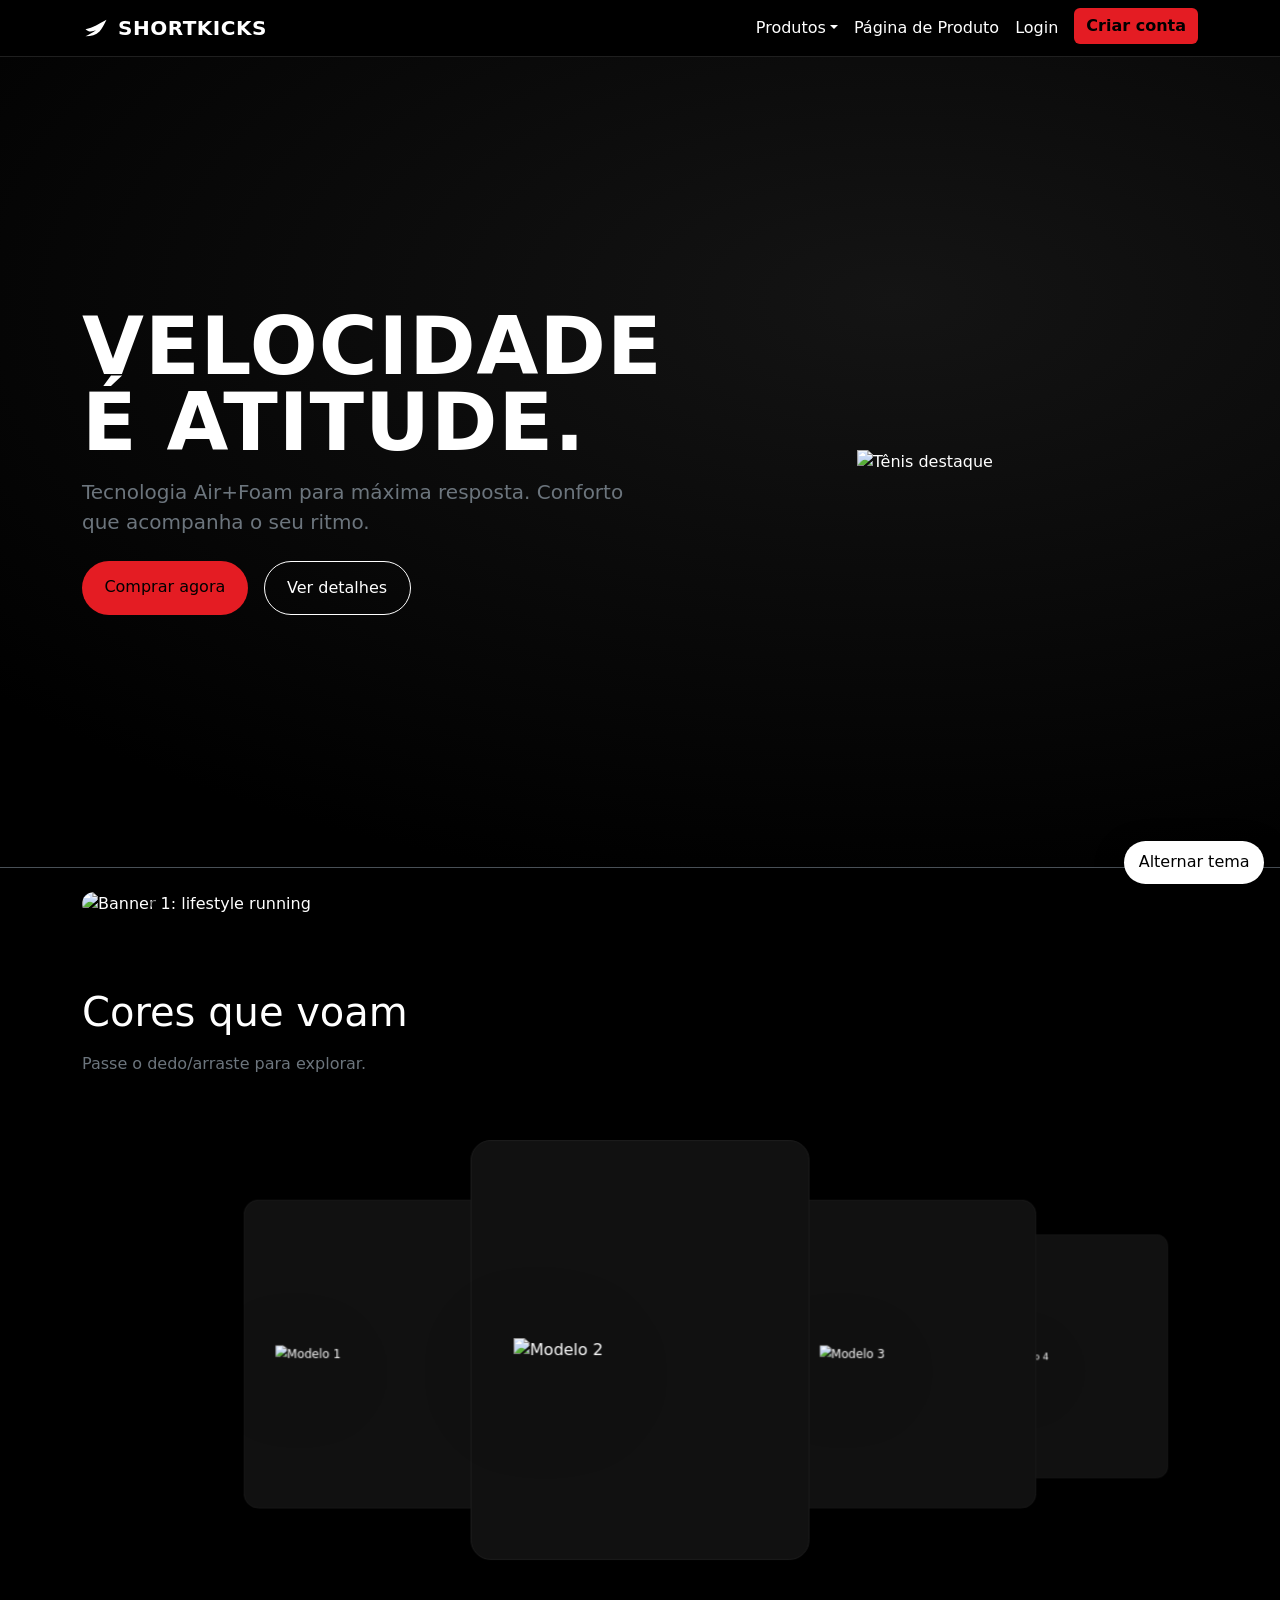
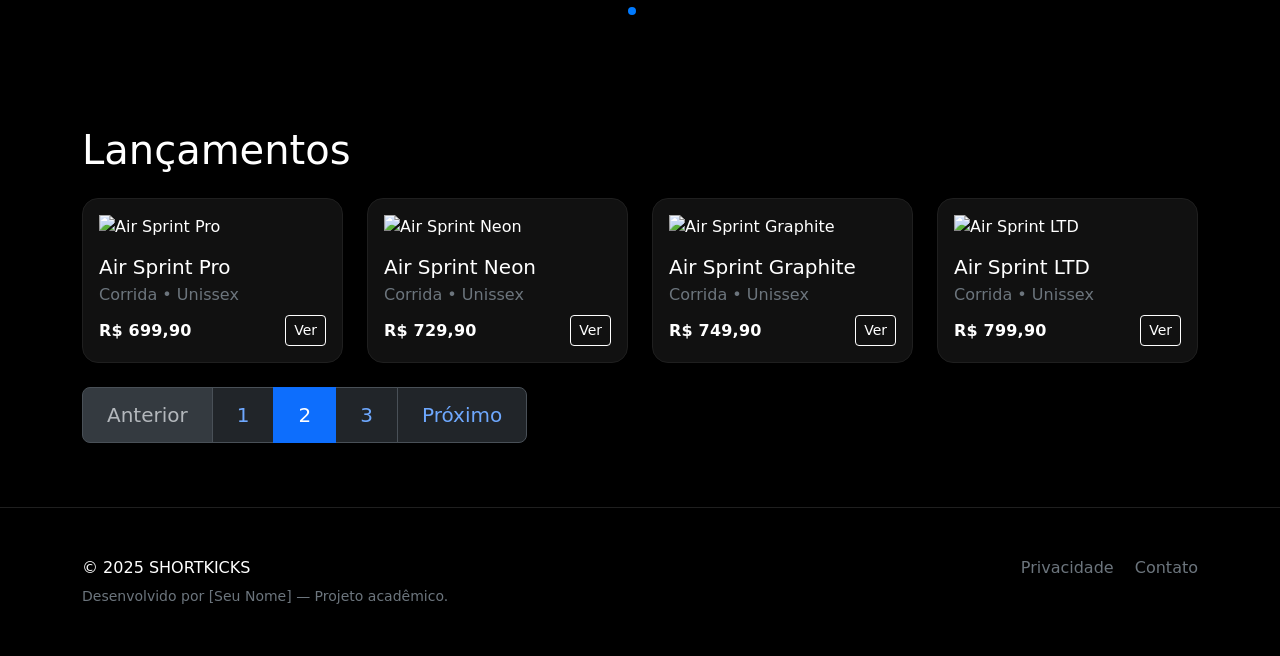
==== index.html @ edfce1bf "Primeiro commit" ====
<!doctype html>
<html lang="pt-br" data-bs-theme="dark">
<head>
  <meta charset="utf-8" />
  <meta name="viewport" content="width=device-width, initial-scale=1" />
  <title>SHORTKICKS — E-commerce Estilo Nike</title>

  <!-- Bootstrap 5 -->
  <link href="https://cdn.jsdelivr.net/npm/bootstrap@5.3.3/dist/css/bootstrap.min.css" rel="stylesheet">

  <!-- Swiper (carrossel moderno) -->
  <link rel="stylesheet" href="https://cdn.jsdelivr.net/npm/swiper@11/swiper-bundle.min.css"/>

  <style>
    /* =========================
       Temas (dark / light)
    ==========================*/
    :root,
    [data-bs-theme="dark"] {
      --bg: #000;
      --bg-soft: #111;
      --txt: #fff;
      --muted: #bdbdbd;
      --accent: #e41c23;
      --border: #1f1f1f;
      --shadow: rgba(0,0,0,.4);
    }
    [data-bs-theme="light"] {
      --bg: #fff;
      --bg-soft: #f7f7f9;
      --txt: #111;
      --muted: #6c757d;
      --accent: #e41c23;
      --border: #e5e7eb;
      --shadow: rgba(0,0,0,.08);
    }

    html, body { background: var(--bg); color: var(--txt); }
    img { max-width: 100%; height: auto; }

    /* =========================
       Navbar + Dropdown (tema adaptativo)
    ==========================*/
    .navbar { background-color: var(--bg) !important; border-color: var(--border) !important; }
    .navbar,
    .navbar .nav-link,
    .navbar .navbar-brand { color: var(--txt); }
    .navbar .nav-link:hover { color: #fff; }
    .navbar .navbar-brand { font-weight: 800; letter-spacing: .5px; text-transform: uppercase; }

    /* Toggler visível nos dois temas */
    [data-bs-theme="dark"] .navbar-toggler-icon {
      background-image: url("data:image/svg+xml,%3csvg xmlns='http://www.w3.org/2000/svg' width='30' height='30' viewBox='0 0 30 30'%3e%3cpath stroke='rgba(255,255,255,0.85)' stroke-width='2' stroke-linecap='round' d='M4 7h22M4 15h22M4 23h22'/%3e%3c/svg%3e") !important;
    }
    [data-bs-theme="light"] .navbar-toggler-icon {
      background-image: url("data:image/svg+xml,%3csvg xmlns='http://www.w3.org/2000/svg' width='30' height='30' viewBox='0 0 30 30'%3e%3cpath stroke='rgba(0,0,0,0.75)' stroke-width='2' stroke-linecap='round' d='M4 7h22M4 15h22M4 23h22'/%3e%3c/svg%3e") !important;
    }

    /* Dropdown base (sem -dark fixo) */
    .dropdown-menu {
      background: var(--bg-soft);
      color: var(--txt);
      border-color: var(--border);
      box-shadow: 0 12px 32px var(--shadow);
    }
    .dropdown-item { color: var(--txt); }
    .dropdown-item:hover { background: rgba(127,127,127,.12); color: #fff; }

    /* Submenu */
    .dropdown-submenu { position: relative; }
    .dropdown-submenu > .dropdown-menu { top: 0; left: 100%; margin-left: .1rem; }

    /* =========================
       Botões
    ==========================*/
    .btn-accent { background: var(--accent); color: #000; border: none; }
    .btn-accent:hover { transform: translateY(-2px); box-shadow: 0 8px 24px rgba(228,28,35,.35); }

    /* Outline que se adapta ao tema */
    .btn-outline-contrast {
      background: transparent; color: var(--txt);
      border: 1px solid currentColor;
    }
    .btn-outline-contrast:hover { background: rgba(127,127,127,.12); color: #fff; }

    /* =========================
       Hero
    ==========================*/
    .hero {
      min-height: 90dvh; display: grid; place-items: center;
      background: radial-gradient(1200px 600px at 70% 30%, #141414, #000);
      overflow: hidden;
    }
    [data-bs-theme="light"] .hero{
      background: radial-gradient(1200px 600px at 70% 30%, #f4f5f7, #ffffff);
    }
    .hero .display-1 { font-weight: 900; letter-spacing: 1px; text-transform: uppercase; line-height: .95; }
    .hero-cta .btn { padding: .9rem 1.4rem; border-radius: 999px; transition: transform .2s ease, box-shadow .2s ease; }

    /* =========================
       Cards de produto
    ==========================*/
    .product-card {
      background: var(--bg-soft);
      border: 1px solid var(--border);
      border-radius: 16px;
      overflow: hidden;
      transition: transform .2s ease, box-shadow .2s ease, border-color .2s ease;
      height: 100%;
    }
    .product-card:hover {
      transform: translateY(-4px);
      box-shadow: 0 12px 32px var(--shadow);
      border-color: rgba(127,127,127,.25);
    }
    .product-card img { transition: transform .35s ease; }
    .product-card:hover img { transform: scale(1.04) rotate(-.5deg); }
    .price { font-weight: 800; letter-spacing: .2px; }

    /* =========================
       Swiper (coverflow 3D)
    ==========================*/
    .swiper { width: 100%; padding: 40px 0 70px 0; }
    .swiper-slide {
      background: var(--bg-soft);
      border-radius: 20px;
      display: flex; align-items: center; justify-content: center;
      height: 420px; border: 1px solid var(--border);
    }
    .swiper-slide img {
      width: 75%; height: auto; object-fit: contain;
      filter: drop-shadow(0 24px 48px rgba(0,0,0,.6));
      transition: transform .3s ease;
    }
    .swiper-slide:hover img { transform: translateY(-6px); }

    /* =========================
       Carousel Bootstrap (banners)
    ==========================*/
    .carousel-caption { text-shadow: 0 6px 16px rgba(0,0,0,.45); }

    /* =========================
       Rodapé
    ==========================*/
    footer { background: var(--bg); border-top: 1px solid var(--border); }

    /* =========================
       Toggle de tema
    ==========================*/
    .theme-toggle {
      position: fixed; right: 16px; bottom: 16px; z-index: 1040;
      background: #fff; color: #000; border-radius: 999px; padding: .6rem .9rem;
      cursor: pointer; user-select: none;
      box-shadow: 0 10px 30px rgba(0,0,0,.35);
    }
    [data-bs-theme="dark"] .theme-toggle { background: #fff; color: #000; }
    [data-bs-theme="light"] .theme-toggle { background: #000; color: #fff; }

    /* Acessibilidade / reduz animação */
    @media (prefers-reduced-motion: reduce) {
      * { animation: none !important; transition: none !important; }
    }
  </style>
</head>
<body>

  <!-- NAVBAR -->
  <nav class="navbar navbar-expand-lg sticky-top border-bottom">
    <div class="container">
      <a class="navbar-brand d-flex align-items-center gap-2" href="index.html" aria-label="SHORTKICKS - ir para a página inicial">
        <!-- Logo SVG inline (sempre visível nos dois temas) -->
        <svg width="28" height="28" viewBox="0 0 24 24" fill="currentColor" role="img" aria-hidden="true"><path d="M3 13c7-1 10-4 18-8-2 4-4 8-6 10-3 3-7 4-12 4 3-1 6-3 9-5-3 1-6 2-9-1z"/></svg>
        <span>SHORTKICKS</span>
      </a>

      <button class="navbar-toggler border-0" type="button" data-bs-toggle="collapse" data-bs-target="#navMain" aria-controls="navMain" aria-expanded="false" aria-label="Alternar navegação">
        <span class="navbar-toggler-icon"></span>
      </button>

      <div class="collapse navbar-collapse" id="navMain">
        <ul class="navbar-nav ms-auto mb-2 mb-lg-0">
          <!-- Dropdown multinível -->
          <li class="nav-item dropdown">
            <a class="nav-link dropdown-toggle" href="#" data-bs-toggle="dropdown" aria-expanded="false">Produtos</a>
            <ul class="dropdown-menu">
              <li><a class="dropdown-item" href="#">Lançamentos</a></li>
              <li><a class="dropdown-item" href="#">Mais vendidos</a></li>
              <li class="dropdown-submenu">
                <a class="dropdown-item dropdown-toggle" href="#">Categorias</a>
                <ul class="dropdown-menu">
                  <li><a class="dropdown-item" href="#">Corrida</a></li>
                  <li><a class="dropdown-item" href="#">Casual</a></li>
                  <li><a class="dropdown-item" href="#">Basquete</a></li>
                </ul>
              </li>
            </ul>
          </li>

          <li class="nav-item"><a class="nav-link" href="#produto">Página de Produto</a></li>
          <li class="nav-item"><a class="nav-link" href="#" data-bs-toggle="modal" data-bs-target="#authModal">Login</a></li>
          <li class="nav-item ms-lg-2">
            <a class="btn btn-accent fw-semibold" href="#" data-bs-toggle="modal" data-bs-target="#authModal">Criar conta</a>
          </li>
        </ul>
      </div>
    </div>
  </nav>

  <!-- HERO -->
  <header class="hero">
    <div class="container">
      <div class="row align-items-center g-4">
        <div class="col-12 col-lg-6 order-2 order-lg-1">
          <h1 class="display-1 mb-3">Velocidade<br>é atitude.</h1>
          <p class="lead text-secondary mb-4">Tecnologia Air+Foam para máxima resposta. Conforto que acompanha o seu ritmo.</p>
          <div class="hero-cta d-flex gap-3">
            <a class="btn btn-accent" href="#swiperShow">Comprar agora</a>
            <a class="btn btn-outline-contrast" href="#produto">Ver detalhes</a>
          </div>
        </div>
        <div class="col-12 col-lg-6 order-1 order-lg-2 text-center">
          <!-- PNG transparente (tênis) -->
          <img src="https://pngimg.com/uploads/running_shoes/running_shoes_PNG5827.png" alt="Tênis destaque" class="img-fluid" loading="lazy">
        </div>
      </div>
    </div>
  </header>

  <!-- CAROUSEL BOOTSTRAP (banners) -->
  <section class="py-4 border-top" aria-label="Banners promocionais">
    <div id="promoCarousel" class="carousel slide container" data-bs-ride="carousel">
      <div class="carousel-inner rounded-4 overflow-hidden">
        <div class="carousel-item active">
          <img src="https://images.unsplash.com/photo-1542291026-7eec264c27ff?q=80&w=1600&auto=format&fit=crop" class="d-block w-100" alt="Banner 1: lifestyle running">
          <div class="carousel-caption text-start">
            <h5>Linha Performance</h5><p>Leveza e resposta para qualquer distância.</p>
          </div>
        </div>
        <div class="carousel-item">
          <img src="https://images.unsplash.com/photo-1525966222134-fcfa99b8ae77?q=80&w=1600&auto=format&fit=crop" class="d-block w-100" alt="Banner 2: foco no detalhe do tênis">
          <div class="carousel-caption">
            <h5>Drop limitado</h5><p>Cores exclusivas semanalmente.</p>
          </div>
        </div>
        <div class="carousel-item">
          <img src="https://images.unsplash.com/photo-1519741497674-611481863552?q=80&w=1600&auto=format&fit=crop" class="d-block w-100" alt="Banner 3: treino e energia">
          <div class="carousel-caption text-end">
            <h5>Treine forte</h5><p>Amortecimento e tração onde você precisa.</p>
          </div>
        </div>
      </div>

      <button class="carousel-control-prev" type="button" data-bs-target="#promoCarousel" data-bs-slide="prev" aria-label="Anterior">
        <span class="carousel-control-prev-icon" aria-hidden="true"></span>
      </button>
      <button class="carousel-control-next" type="button" data-bs-target="#promoCarousel" data-bs-slide="next" aria-label="Próximo">
        <span class="carousel-control-next-icon" aria-hidden="true"></span>
      </button>
    </div>
  </section>

  <!-- SWIPER COVERFLOW (carrossel moderno estilo Nike) -->
  <section class="container py-5" id="swiperShow" aria-label="Cores que voam">
    <h2 class="h1 mb-3">Cores que voam</h2>
    <p class="text-secondary mb-4">Passe o dedo/arraste para explorar.</p>

    <div class="swiper mySwiper">
      <div class="swiper-wrapper">
        <!-- PNGs transparentes de tênis -->
        <div class="swiper-slide"><img src="https://pngimg.com/uploads/running_shoes/running_shoes_PNG5816.png" alt="Modelo 1" loading="lazy"></div>
        <div class="swiper-slide"><img src="https://pngimg.com/uploads/running_shoes/running_shoes_PNG5820.png" alt="Modelo 2" loading="lazy"></div>
        <div class="swiper-slide"><img src="https://pngimg.com/uploads/running_shoes/running_shoes_PNG5817.png" alt="Modelo 3" loading="lazy"></div>
        <div class="swiper-slide"><img src="https://pngimg.com/uploads/running_shoes/running_shoes_PNG5818.png" alt="Modelo 4" loading="lazy"></div>
      </div>
      <div class="swiper-pagination"></div>
    </div>
  </section>

  <!-- LISTA DE PRODUTOS + PAGINAÇÃO -->
  <section class="container py-5" id="produto">
    <h2 class="h1 mb-4">Lançamentos</h2>
    <div class="row g-4">
      <div class="col-12 col-sm-6 col-lg-3">
        <div class="product-card p-3">
          <img src="https://pngimg.com/uploads/running_shoes/running_shoes_PNG5819.png" class="w-100 mb-3" alt="Air Sprint Pro" loading="lazy">
          <h3 class="h5 mb-1">Air Sprint Pro</h3>
          <p class="text-secondary mb-2">Corrida • Unissex</p>
          <div class="d-flex justify-content-between align-items-center">
            <strong class="price">R$ 699,90</strong>
            <a href="#" class="btn btn-sm btn-outline-contrast">Ver</a>
          </div>
        </div>
      </div>

      <div class="col-12 col-sm-6 col-lg-3">
        <div class="product-card p-3">
          <img src="https://pngimg.com/uploads/running_shoes/running_shoes_PNG5821.png" class="w-100 mb-3" alt="Air Sprint Neon" loading="lazy">
          <h3 class="h5 mb-1">Air Sprint Neon</h3>
          <p class="text-secondary mb-2">Corrida • Unissex</p>
          <div class="d-flex justify-content-between align-items-center">
            <strong class="price">R$ 729,90</strong>
            <a href="#" class="btn btn-sm btn-outline-contrast">Ver</a>
          </div>
        </div>
      </div>

      <div class="col-12 col-sm-6 col-lg-3">
        <div class="product-card p-3">
          <img src="https://pngimg.com/uploads/running_shoes/running_shoes_PNG5822.png" class="w-100 mb-3" alt="Air Sprint Graphite" loading="lazy">
          <h3 class="h5 mb-1">Air Sprint Graphite</h3>
          <p class="text-secondary mb-2">Corrida • Unissex</p>
          <div class="d-flex justify-content-between align-items-center">
            <strong class="price">R$ 749,90</strong>
            <a href="#" class="btn btn-sm btn-outline-contrast">Ver</a>
          </div>
        </div>
      </div>

      <div class="col-12 col-sm-6 col-lg-3">
        <div class="product-card p-3">
          <img src="https://pngimg.com/uploads/running_shoes/running_shoes_PNG5826.png" class="w-100 mb-3" alt="Air Sprint LTD" loading="lazy">
          <h3 class="h5 mb-1">Air Sprint LTD</h3>
          <p class="text-secondary mb-2">Corrida • Unissex</p>
          <div class="d-flex justify-content-between align-items-center">
            <strong class="price">R$ 799,90</strong>
            <a href="#" class="btn btn-sm btn-outline-contrast">Ver</a>
          </div>
        </div>
      </div>
    </div>

    <!-- Paginação Bootstrap -->
    <nav aria-label="Paginação de produtos" class="mt-4">
      <ul class="pagination pagination-lg">
        <li class="page-item disabled"><span class="page-link">Anterior</span></li>
        <li class="page-item"><a class="page-link" href="#">1</a></li>
        <li class="page-item active" aria-current="page"><span class="page-link">2</span></li>
        <li class="page-item"><a class="page-link" href="#">3</a></li>
        <li class="page-item"><a class="page-link" href="#">Próximo</a></li>
      </ul>
    </nav>
  </section>

  <!-- RODAPÉ -->
  <footer class="py-5">
    <div class="container">
      <div class="row gy-3">
        <div class="col-12 col-md-6">
          <p class="mb-1">© 2025 SHORTKICKS</p>
          <small class="text-secondary">Desenvolvido por [Seu Nome] — Projeto acadêmico.</small>
        </div>
        <div class="col-12 col-md-6 text-md-end">
          <a href="#" class="me-3 text-decoration-none text-secondary">Privacidade</a>
          <a href="#" class="text-decoration-none text-secondary">Contato</a>
        </div>
      </div>
    </div>
  </footer>

  <!-- MODAL LOGIN/CADASTRO -->
  <div class="modal fade" id="authModal" tabindex="-1" aria-hidden="true">
    <div class="modal-dialog modal-dialog-centered">
      <div class="modal-content" style="background:var(--bg); border:1px solid var(--border);">
        <div class="modal-header">
          <h5 class="modal-title">Entrar ou criar conta</h5>
          <button type="button" class="btn-close" data-bs-dismiss="modal" aria-label="Fechar"></button>
        </div>
        <div class="modal-body">
          <!-- Tabs -->
          <ul class="nav nav-tabs mb-3" role="tablist">
            <li class="nav-item"><button class="nav-link active" data-bs-toggle="tab" data-bs-target="#loginTab" role="tab">Login</button></li>
            <li class="nav-item"><button class="nav-link" data-bs-toggle="tab" data-bs-target="#signupTab" role="tab">Cadastro</button></li>
          </ul>
          <div class="tab-content">
            <div class="tab-pane fade show active" id="loginTab" role="tabpanel">
              <form>
                <div class="mb-3"><label class="form-label">E-mail</label><input type="email" class="form-control" required></div>
                <div class="mb-3"><label class="form-label">Senha</label><input type="password" class="form-control" required></div>
                <div class="d-flex justify-content-between align-items-center">
                  <button type="submit" class="btn btn-accent">Entrar</button>
                  <a href="#" class="small">Esqueci minha senha</a>
                </div>
                <hr class="my-4">
                <button type="button" class="btn btn-outline-contrast w-100 mb-2">Continuar com Google</button>
                <button type="button" class="btn btn-outline-contrast w-100">Continuar com Facebook</button>
              </form>
            </div>
            <div class="tab-pane fade" id="signupTab" role="tabpanel">
              <form>
                <div class="row g-3">
                  <div class="col-12 col-md-6"><label class="form-label">Nome</label><input type="text" class="form-control" required></div>
                  <div class="col-12 col-md-6"><label class="form-label">Sobrenome</label><input type="text" class="form-control" required></div>
                  <div class="col-12"><label class="form-label">E-mail</label><input type="email" class="form-control" required></div>
                  <div class="col-12"><label class="form-label">Senha</label><input type="password" class="form-control" required></div>
                </div>
                <div class="d-grid mt-3"><button type="submit" class="btn btn-accent">Criar conta</button></div>
              </form>
            </div>
          </div>
        </div>
        <div class="modal-footer border-0"></div>
      </div>
    </div>
  </div>

  <!-- Toggle tema -->
  <div class="theme-toggle" id="themeToggle" role="button" aria-pressed="false" aria-label="Alternar tema">Alternar tema</div>

  <!-- JS -->
  <script src="https://cdn.jsdelivr.net/npm/bootstrap@5.3.3/dist/js/bootstrap.bundle.min.js"></script>
  <script src="https://cdn.jsdelivr.net/npm/swiper@11/swiper-bundle.min.js"></script>
  <script>
    // Restaurar tema salvo
    (function(){
      try {
        const saved = localStorage.getItem('theme');
        if(saved) document.documentElement.setAttribute('data-bs-theme', saved);
      } catch(e){}
    })();

    // Submenu abre no hover em desktop, clique em mobile
    document.querySelectorAll('.dropdown-submenu').forEach(function(item){
      item.addEventListener('mouseenter', function(){
        if (window.matchMedia('(pointer:fine)').matches) {
          const menu = item.querySelector('.dropdown-menu');
          if(menu) menu.classList.add('show');
        }
      });
      item.addEventListener('mouseleave', function(){
        const menu = item.querySelector('.dropdown-menu');
        if(menu) menu.classList.remove('show');
      });
    });

    // Swiper coverflow 3D
    const swiper = new Swiper('.mySwiper', {
      effect: 'coverflow',
      grabCursor: true,
      centeredSlides: true,
      slidesPerView: 'auto',
      initialSlide: 1,
      coverflowEffect: { rotate: 0, stretch: 0, depth: 180, modifier: 2.2, slideShadows: false },
      pagination: { el: '.swiper-pagination', clickable: true },
      breakpoints: {
        0: { slidesPerView: 1.15, spaceBetween: 16 },
        768:{ slidesPerView: 2.1,  spaceBetween: 24 },
        1200:{ slidesPerView: 3.1, spaceBetween: 32 }
      }
    });

    // Toggle Dark/Light com persistência
    const rootHtml = document.documentElement;
    const btnToggle = document.getElementById('themeToggle');
    btnToggle.addEventListener('click', ()=>{
      const current = rootHtml.getAttribute('data-bs-theme') || 'dark';
      const next = current === 'dark' ? 'light' : 'dark';
      rootHtml.setAttribute('data-bs-theme', next);
      try { localStorage.setItem('theme', next); } catch(e){}
      btnToggle.setAttribute('aria-pressed', String(next === 'dark'));
    });
  </script>
</body>
</html>
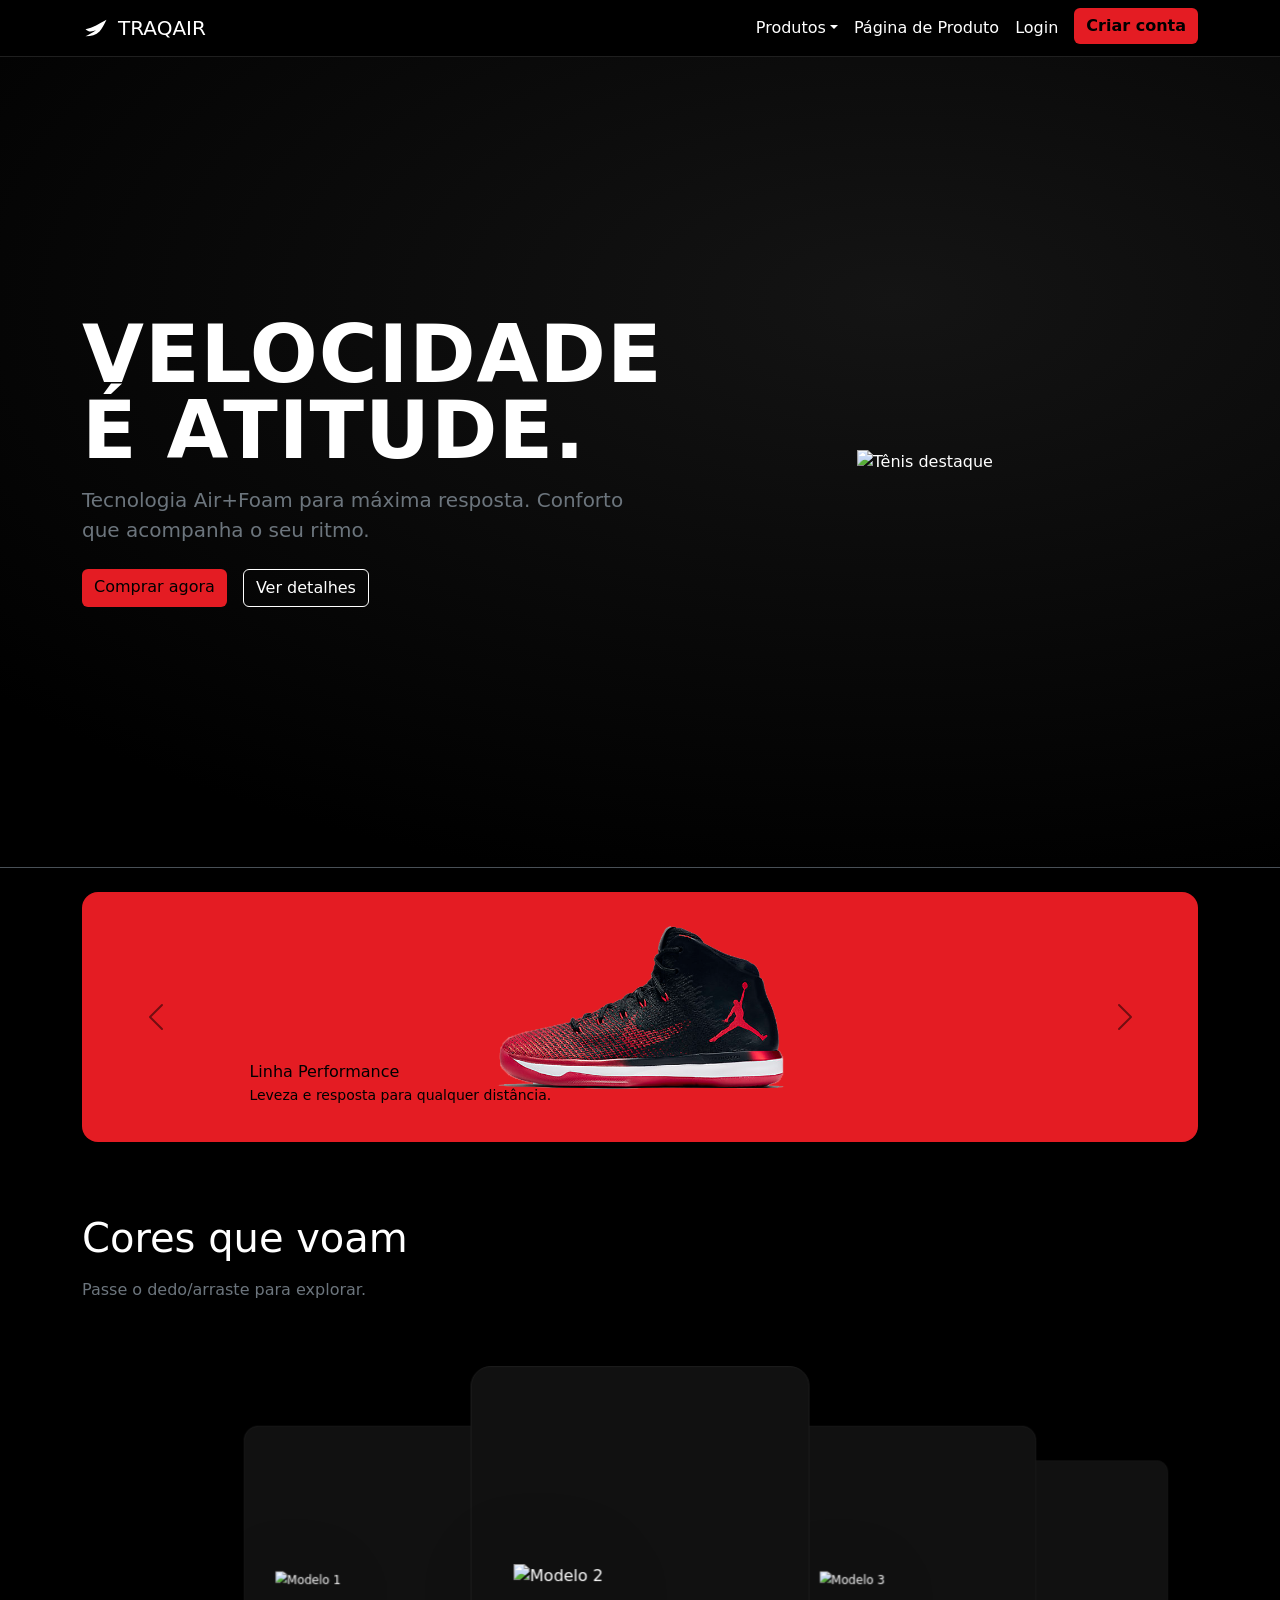
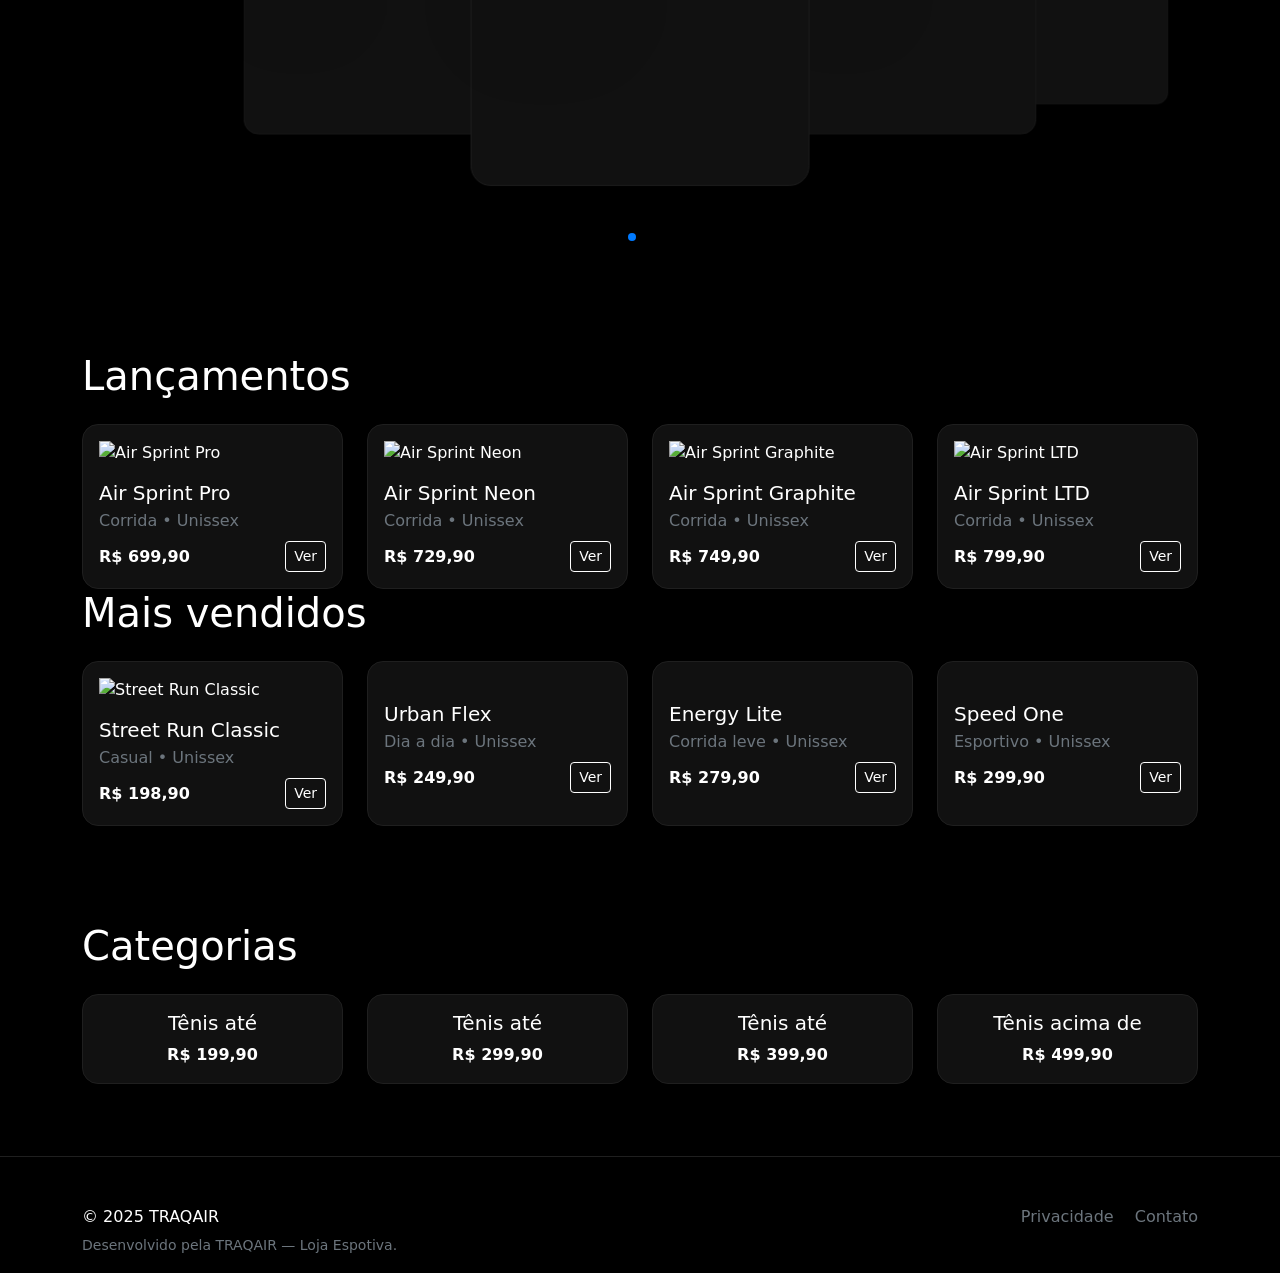
==== commit c3c43515: "index" ====
--- a/index.html
+++ b/index.html
@@ -1,463 +1,12 @@
-<!doctype html>
-<html lang="pt-br" data-bs-theme="dark">
+<!DOCTYPE html>
+<html lang="en">
 <head>
-  <meta charset="utf-8" />
-  <meta name="viewport" content="width=device-width, initial-scale=1" />
-  <title>SHORTKICKS — E-commerce Estilo Nike</title>
-
-  <!-- Bootstrap 5 -->
-  <link href="https://cdn.jsdelivr.net/npm/bootstrap@5.3.3/dist/css/bootstrap.min.css" rel="stylesheet">
-
-  <!-- Swiper (carrossel moderno) -->
-  <link rel="stylesheet" href="https://cdn.jsdelivr.net/npm/swiper@11/swiper-bundle.min.css"/>
-
-  <style>
-    /* =========================
-       Temas (dark / light)
-    ==========================*/
-    :root,
-    [data-bs-theme="dark"] {
-      --bg: #000;
-      --bg-soft: #111;
-      --txt: #fff;
-      --muted: #bdbdbd;
-      --accent: #e41c23;
-      --border: #1f1f1f;
-      --shadow: rgba(0,0,0,.4);
-    }
-    [data-bs-theme="light"] {
-      --bg: #fff;
-      --bg-soft: #f7f7f9;
-      --txt: #111;
-      --muted: #6c757d;
-      --accent: #e41c23;
-      --border: #e5e7eb;
-      --shadow: rgba(0,0,0,.08);
-    }
-
-    html, body { background: var(--bg); color: var(--txt); }
-    img { max-width: 100%; height: auto; }
-
-    /* =========================
-       Navbar + Dropdown (tema adaptativo)
-    ==========================*/
-    .navbar { background-color: var(--bg) !important; border-color: var(--border) !important; }
-    .navbar,
-    .navbar .nav-link,
-    .navbar .navbar-brand { color: var(--txt); }
-    .navbar .nav-link:hover { color: #fff; }
-    .navbar .navbar-brand { font-weight: 800; letter-spacing: .5px; text-transform: uppercase; }
-
-    /* Toggler visível nos dois temas */
-    [data-bs-theme="dark"] .navbar-toggler-icon {
-      background-image: url("data:image/svg+xml,%3csvg xmlns='http://www.w3.org/2000/svg' width='30' height='30' viewBox='0 0 30 30'%3e%3cpath stroke='rgba(255,255,255,0.85)' stroke-width='2' stroke-linecap='round' d='M4 7h22M4 15h22M4 23h22'/%3e%3c/svg%3e") !important;
-    }
-    [data-bs-theme="light"] .navbar-toggler-icon {
-      background-image: url("data:image/svg+xml,%3csvg xmlns='http://www.w3.org/2000/svg' width='30' height='30' viewBox='0 0 30 30'%3e%3cpath stroke='rgba(0,0,0,0.75)' stroke-width='2' stroke-linecap='round' d='M4 7h22M4 15h22M4 23h22'/%3e%3c/svg%3e") !important;
-    }
-
-    /* Dropdown base (sem -dark fixo) */
-    .dropdown-menu {
-      background: var(--bg-soft);
-      color: var(--txt);
-      border-color: var(--border);
-      box-shadow: 0 12px 32px var(--shadow);
-    }
-    .dropdown-item { color: var(--txt); }
-    .dropdown-item:hover { background: rgba(127,127,127,.12); color: #fff; }
-
-    /* Submenu */
-    .dropdown-submenu { position: relative; }
-    .dropdown-submenu > .dropdown-menu { top: 0; left: 100%; margin-left: .1rem; }
-
-    /* =========================
-       Botões
-    ==========================*/
-    .btn-accent { background: var(--accent); color: #000; border: none; }
-    .btn-accent:hover { transform: translateY(-2px); box-shadow: 0 8px 24px rgba(228,28,35,.35); }
-
-    /* Outline que se adapta ao tema */
-    .btn-outline-contrast {
-      background: transparent; color: var(--txt);
-      border: 1px solid currentColor;
-    }
-    .btn-outline-contrast:hover { background: rgba(127,127,127,.12); color: #fff; }
-
-    /* =========================
-       Hero
-    ==========================*/
-    .hero {
-      min-height: 90dvh; display: grid; place-items: center;
-      background: radial-gradient(1200px 600px at 70% 30%, #141414, #000);
-      overflow: hidden;
-    }
-    [data-bs-theme="light"] .hero{
-      background: radial-gradient(1200px 600px at 70% 30%, #f4f5f7, #ffffff);
-    }
-    .hero .display-1 { font-weight: 900; letter-spacing: 1px; text-transform: uppercase; line-height: .95; }
-    .hero-cta .btn { padding: .9rem 1.4rem; border-radius: 999px; transition: transform .2s ease, box-shadow .2s ease; }
-
-    /* =========================
-       Cards de produto
-    ==========================*/
-    .product-card {
-      background: var(--bg-soft);
-      border: 1px solid var(--border);
-      border-radius: 16px;
-      overflow: hidden;
-      transition: transform .2s ease, box-shadow .2s ease, border-color .2s ease;
-      height: 100%;
-    }
-    .product-card:hover {
-      transform: translateY(-4px);
-      box-shadow: 0 12px 32px var(--shadow);
-      border-color: rgba(127,127,127,.25);
-    }
-    .product-card img { transition: transform .35s ease; }
-    .product-card:hover img { transform: scale(1.04) rotate(-.5deg); }
-    .price { font-weight: 800; letter-spacing: .2px; }
-
-    /* =========================
-       Swiper (coverflow 3D)
-    ==========================*/
-    .swiper { width: 100%; padding: 40px 0 70px 0; }
-    .swiper-slide {
-      background: var(--bg-soft);
-      border-radius: 20px;
-      display: flex; align-items: center; justify-content: center;
-      height: 420px; border: 1px solid var(--border);
-    }
-    .swiper-slide img {
-      width: 75%; height: auto; object-fit: contain;
-      filter: drop-shadow(0 24px 48px rgba(0,0,0,.6));
-      transition: transform .3s ease;
-    }
-    .swiper-slide:hover img { transform: translateY(-6px); }
-
-    /* =========================
-       Carousel Bootstrap (banners)
-    ==========================*/
-    .carousel-caption { text-shadow: 0 6px 16px rgba(0,0,0,.45); }
-
-    /* =========================
-       Rodapé
-    ==========================*/
-    footer { background: var(--bg); border-top: 1px solid var(--border); }
-
-    /* =========================
-       Toggle de tema
-    ==========================*/
-    .theme-toggle {
-      position: fixed; right: 16px; bottom: 16px; z-index: 1040;
-      background: #fff; color: #000; border-radius: 999px; padding: .6rem .9rem;
-      cursor: pointer; user-select: none;
-      box-shadow: 0 10px 30px rgba(0,0,0,.35);
-    }
-    [data-bs-theme="dark"] .theme-toggle { background: #fff; color: #000; }
-    [data-bs-theme="light"] .theme-toggle { background: #000; color: #fff; }
-
-    /* Acessibilidade / reduz animação */
-    @media (prefers-reduced-motion: reduce) {
-      * { animation: none !important; transition: none !important; }
-    }
-  </style>
+    <meta charset="UTF-8">
+    <meta name="viewport" content="width=device-width, initial-scale=1.0">
+    <title>Document</title>
+      <meta http-equiv="refresh" content="0; URL=HTML/index.html">
 </head>
 <body>
-
-  <!-- NAVBAR -->
-  <nav class="navbar navbar-expand-lg sticky-top border-bottom">
-    <div class="container">
-      <a class="navbar-brand d-flex align-items-center gap-2" href="index.html" aria-label="SHORTKICKS - ir para a página inicial">
-        <!-- Logo SVG inline (sempre visível nos dois temas) -->
-        <svg width="28" height="28" viewBox="0 0 24 24" fill="currentColor" role="img" aria-hidden="true"><path d="M3 13c7-1 10-4 18-8-2 4-4 8-6 10-3 3-7 4-12 4 3-1 6-3 9-5-3 1-6 2-9-1z"/></svg>
-        <span>SHORTKICKS</span>
-      </a>
-
-      <button class="navbar-toggler border-0" type="button" data-bs-toggle="collapse" data-bs-target="#navMain" aria-controls="navMain" aria-expanded="false" aria-label="Alternar navegação">
-        <span class="navbar-toggler-icon"></span>
-      </button>
-
-      <div class="collapse navbar-collapse" id="navMain">
-        <ul class="navbar-nav ms-auto mb-2 mb-lg-0">
-          <!-- Dropdown multinível -->
-          <li class="nav-item dropdown">
-            <a class="nav-link dropdown-toggle" href="#" data-bs-toggle="dropdown" aria-expanded="false">Produtos</a>
-            <ul class="dropdown-menu">
-              <li><a class="dropdown-item" href="#">Lançamentos</a></li>
-              <li><a class="dropdown-item" href="#">Mais vendidos</a></li>
-              <li class="dropdown-submenu">
-                <a class="dropdown-item dropdown-toggle" href="#">Categorias</a>
-                <ul class="dropdown-menu">
-                  <li><a class="dropdown-item" href="#">Corrida</a></li>
-                  <li><a class="dropdown-item" href="#">Casual</a></li>
-                  <li><a class="dropdown-item" href="#">Basquete</a></li>
-                </ul>
-              </li>
-            </ul>
-          </li>
-
-          <li class="nav-item"><a class="nav-link" href="#produto">Página de Produto</a></li>
-          <li class="nav-item"><a class="nav-link" href="#" data-bs-toggle="modal" data-bs-target="#authModal">Login</a></li>
-          <li class="nav-item ms-lg-2">
-            <a class="btn btn-accent fw-semibold" href="#" data-bs-toggle="modal" data-bs-target="#authModal">Criar conta</a>
-          </li>
-        </ul>
-      </div>
-    </div>
-  </nav>
-
-  <!-- HERO -->
-  <header class="hero">
-    <div class="container">
-      <div class="row align-items-center g-4">
-        <div class="col-12 col-lg-6 order-2 order-lg-1">
-          <h1 class="display-1 mb-3">Velocidade<br>é atitude.</h1>
-          <p class="lead text-secondary mb-4">Tecnologia Air+Foam para máxima resposta. Conforto que acompanha o seu ritmo.</p>
-          <div class="hero-cta d-flex gap-3">
-            <a class="btn btn-accent" href="#swiperShow">Comprar agora</a>
-            <a class="btn btn-outline-contrast" href="#produto">Ver detalhes</a>
-          </div>
-        </div>
-        <div class="col-12 col-lg-6 order-1 order-lg-2 text-center">
-          <!-- PNG transparente (tênis) -->
-          <img src="https://pngimg.com/uploads/running_shoes/running_shoes_PNG5827.png" alt="Tênis destaque" class="img-fluid" loading="lazy">
-        </div>
-      </div>
-    </div>
-  </header>
-
-  <!-- CAROUSEL BOOTSTRAP (banners) -->
-  <section class="py-4 border-top" aria-label="Banners promocionais">
-    <div id="promoCarousel" class="carousel slide container" data-bs-ride="carousel">
-      <div class="carousel-inner rounded-4 overflow-hidden">
-        <div class="carousel-item active">
-          <img src="https://images.unsplash.com/photo-1542291026-7eec264c27ff?q=80&w=1600&auto=format&fit=crop" class="d-block w-100" alt="Banner 1: lifestyle running">
-          <div class="carousel-caption text-start">
-            <h5>Linha Performance</h5><p>Leveza e resposta para qualquer distância.</p>
-          </div>
-        </div>
-        <div class="carousel-item">
-          <img src="https://images.unsplash.com/photo-1525966222134-fcfa99b8ae77?q=80&w=1600&auto=format&fit=crop" class="d-block w-100" alt="Banner 2: foco no detalhe do tênis">
-          <div class="carousel-caption">
-            <h5>Drop limitado</h5><p>Cores exclusivas semanalmente.</p>
-          </div>
-        </div>
-        <div class="carousel-item">
-          <img src="https://images.unsplash.com/photo-1519741497674-611481863552?q=80&w=1600&auto=format&fit=crop" class="d-block w-100" alt="Banner 3: treino e energia">
-          <div class="carousel-caption text-end">
-            <h5>Treine forte</h5><p>Amortecimento e tração onde você precisa.</p>
-          </div>
-        </div>
-      </div>
-
-      <button class="carousel-control-prev" type="button" data-bs-target="#promoCarousel" data-bs-slide="prev" aria-label="Anterior">
-        <span class="carousel-control-prev-icon" aria-hidden="true"></span>
-      </button>
-      <button class="carousel-control-next" type="button" data-bs-target="#promoCarousel" data-bs-slide="next" aria-label="Próximo">
-        <span class="carousel-control-next-icon" aria-hidden="true"></span>
-      </button>
-    </div>
-  </section>
-
-  <!-- SWIPER COVERFLOW (carrossel moderno estilo Nike) -->
-  <section class="container py-5" id="swiperShow" aria-label="Cores que voam">
-    <h2 class="h1 mb-3">Cores que voam</h2>
-    <p class="text-secondary mb-4">Passe o dedo/arraste para explorar.</p>
-
-    <div class="swiper mySwiper">
-      <div class="swiper-wrapper">
-        <!-- PNGs transparentes de tênis -->
-        <div class="swiper-slide"><img src="https://pngimg.com/uploads/running_shoes/running_shoes_PNG5816.png" alt="Modelo 1" loading="lazy"></div>
-        <div class="swiper-slide"><img src="https://pngimg.com/uploads/running_shoes/running_shoes_PNG5820.png" alt="Modelo 2" loading="lazy"></div>
-        <div class="swiper-slide"><img src="https://pngimg.com/uploads/running_shoes/running_shoes_PNG5817.png" alt="Modelo 3" loading="lazy"></div>
-        <div class="swiper-slide"><img src="https://pngimg.com/uploads/running_shoes/running_shoes_PNG5818.png" alt="Modelo 4" loading="lazy"></div>
-      </div>
-      <div class="swiper-pagination"></div>
-    </div>
-  </section>
-
-  <!-- LISTA DE PRODUTOS + PAGINAÇÃO -->
-  <section class="container py-5" id="produto">
-    <h2 class="h1 mb-4">Lançamentos</h2>
-    <div class="row g-4">
-      <div class="col-12 col-sm-6 col-lg-3">
-        <div class="product-card p-3">
-          <img src="https://pngimg.com/uploads/running_shoes/running_shoes_PNG5819.png" class="w-100 mb-3" alt="Air Sprint Pro" loading="lazy">
-          <h3 class="h5 mb-1">Air Sprint Pro</h3>
-          <p class="text-secondary mb-2">Corrida • Unissex</p>
-          <div class="d-flex justify-content-between align-items-center">
-            <strong class="price">R$ 699,90</strong>
-            <a href="#" class="btn btn-sm btn-outline-contrast">Ver</a>
-          </div>
-        </div>
-      </div>
-
-      <div class="col-12 col-sm-6 col-lg-3">
-        <div class="product-card p-3">
-          <img src="https://pngimg.com/uploads/running_shoes/running_shoes_PNG5821.png" class="w-100 mb-3" alt="Air Sprint Neon" loading="lazy">
-          <h3 class="h5 mb-1">Air Sprint Neon</h3>
-          <p class="text-secondary mb-2">Corrida • Unissex</p>
-          <div class="d-flex justify-content-between align-items-center">
-            <strong class="price">R$ 729,90</strong>
-            <a href="#" class="btn btn-sm btn-outline-contrast">Ver</a>
-          </div>
-        </div>
-      </div>
-
-      <div class="col-12 col-sm-6 col-lg-3">
-        <div class="product-card p-3">
-          <img src="https://pngimg.com/uploads/running_shoes/running_shoes_PNG5822.png" class="w-100 mb-3" alt="Air Sprint Graphite" loading="lazy">
-          <h3 class="h5 mb-1">Air Sprint Graphite</h3>
-          <p class="text-secondary mb-2">Corrida • Unissex</p>
-          <div class="d-flex justify-content-between align-items-center">
-            <strong class="price">R$ 749,90</strong>
-            <a href="#" class="btn btn-sm btn-outline-contrast">Ver</a>
-          </div>
-        </div>
-      </div>
-
-      <div class="col-12 col-sm-6 col-lg-3">
-        <div class="product-card p-3">
-          <img src="https://pngimg.com/uploads/running_shoes/running_shoes_PNG5826.png" class="w-100 mb-3" alt="Air Sprint LTD" loading="lazy">
-          <h3 class="h5 mb-1">Air Sprint LTD</h3>
-          <p class="text-secondary mb-2">Corrida • Unissex</p>
-          <div class="d-flex justify-content-between align-items-center">
-            <strong class="price">R$ 799,90</strong>
-            <a href="#" class="btn btn-sm btn-outline-contrast">Ver</a>
-          </div>
-        </div>
-      </div>
-    </div>
-
-    <!-- Paginação Bootstrap -->
-    <nav aria-label="Paginação de produtos" class="mt-4">
-      <ul class="pagination pagination-lg">
-        <li class="page-item disabled"><span class="page-link">Anterior</span></li>
-        <li class="page-item"><a class="page-link" href="#">1</a></li>
-        <li class="page-item active" aria-current="page"><span class="page-link">2</span></li>
-        <li class="page-item"><a class="page-link" href="#">3</a></li>
-        <li class="page-item"><a class="page-link" href="#">Próximo</a></li>
-      </ul>
-    </nav>
-  </section>
-
-  <!-- RODAPÉ -->
-  <footer class="py-5">
-    <div class="container">
-      <div class="row gy-3">
-        <div class="col-12 col-md-6">
-          <p class="mb-1">© 2025 SHORTKICKS</p>
-          <small class="text-secondary">Desenvolvido por [Seu Nome] — Projeto acadêmico.</small>
-        </div>
-        <div class="col-12 col-md-6 text-md-end">
-          <a href="#" class="me-3 text-decoration-none text-secondary">Privacidade</a>
-          <a href="#" class="text-decoration-none text-secondary">Contato</a>
-        </div>
-      </div>
-    </div>
-  </footer>
-
-  <!-- MODAL LOGIN/CADASTRO -->
-  <div class="modal fade" id="authModal" tabindex="-1" aria-hidden="true">
-    <div class="modal-dialog modal-dialog-centered">
-      <div class="modal-content" style="background:var(--bg); border:1px solid var(--border);">
-        <div class="modal-header">
-          <h5 class="modal-title">Entrar ou criar conta</h5>
-          <button type="button" class="btn-close" data-bs-dismiss="modal" aria-label="Fechar"></button>
-        </div>
-        <div class="modal-body">
-          <!-- Tabs -->
-          <ul class="nav nav-tabs mb-3" role="tablist">
-            <li class="nav-item"><button class="nav-link active" data-bs-toggle="tab" data-bs-target="#loginTab" role="tab">Login</button></li>
-            <li class="nav-item"><button class="nav-link" data-bs-toggle="tab" data-bs-target="#signupTab" role="tab">Cadastro</button></li>
-          </ul>
-          <div class="tab-content">
-            <div class="tab-pane fade show active" id="loginTab" role="tabpanel">
-              <form>
-                <div class="mb-3"><label class="form-label">E-mail</label><input type="email" class="form-control" required></div>
-                <div class="mb-3"><label class="form-label">Senha</label><input type="password" class="form-control" required></div>
-                <div class="d-flex justify-content-between align-items-center">
-                  <button type="submit" class="btn btn-accent">Entrar</button>
-                  <a href="#" class="small">Esqueci minha senha</a>
-                </div>
-                <hr class="my-4">
-                <button type="button" class="btn btn-outline-contrast w-100 mb-2">Continuar com Google</button>
-                <button type="button" class="btn btn-outline-contrast w-100">Continuar com Facebook</button>
-              </form>
-            </div>
-            <div class="tab-pane fade" id="signupTab" role="tabpanel">
-              <form>
-                <div class="row g-3">
-                  <div class="col-12 col-md-6"><label class="form-label">Nome</label><input type="text" class="form-control" required></div>
-                  <div class="col-12 col-md-6"><label class="form-label">Sobrenome</label><input type="text" class="form-control" required></div>
-                  <div class="col-12"><label class="form-label">E-mail</label><input type="email" class="form-control" required></div>
-                  <div class="col-12"><label class="form-label">Senha</label><input type="password" class="form-control" required></div>
-                </div>
-                <div class="d-grid mt-3"><button type="submit" class="btn btn-accent">Criar conta</button></div>
-              </form>
-            </div>
-          </div>
-        </div>
-        <div class="modal-footer border-0"></div>
-      </div>
-    </div>
-  </div>
-
-  <!-- Toggle tema -->
-  <div class="theme-toggle" id="themeToggle" role="button" aria-pressed="false" aria-label="Alternar tema">Alternar tema</div>
-
-  <!-- JS -->
-  <script src="https://cdn.jsdelivr.net/npm/bootstrap@5.3.3/dist/js/bootstrap.bundle.min.js"></script>
-  <script src="https://cdn.jsdelivr.net/npm/swiper@11/swiper-bundle.min.js"></script>
-  <script>
-    // Restaurar tema salvo
-    (function(){
-      try {
-        const saved = localStorage.getItem('theme');
-        if(saved) document.documentElement.setAttribute('data-bs-theme', saved);
-      } catch(e){}
-    })();
-
-    // Submenu abre no hover em desktop, clique em mobile
-    document.querySelectorAll('.dropdown-submenu').forEach(function(item){
-      item.addEventListener('mouseenter', function(){
-        if (window.matchMedia('(pointer:fine)').matches) {
-          const menu = item.querySelector('.dropdown-menu');
-          if(menu) menu.classList.add('show');
-        }
-      });
-      item.addEventListener('mouseleave', function(){
-        const menu = item.querySelector('.dropdown-menu');
-        if(menu) menu.classList.remove('show');
-      });
-    });
-
-    // Swiper coverflow 3D
-    const swiper = new Swiper('.mySwiper', {
-      effect: 'coverflow',
-      grabCursor: true,
-      centeredSlides: true,
-      slidesPerView: 'auto',
-      initialSlide: 1,
-      coverflowEffect: { rotate: 0, stretch: 0, depth: 180, modifier: 2.2, slideShadows: false },
-      pagination: { el: '.swiper-pagination', clickable: true },
-      breakpoints: {
-        0: { slidesPerView: 1.15, spaceBetween: 16 },
-        768:{ slidesPerView: 2.1,  spaceBetween: 24 },
-        1200:{ slidesPerView: 3.1, spaceBetween: 32 }
-      }
-    });
-
-    // Toggle Dark/Light com persistência
-    const rootHtml = document.documentElement;
-    const btnToggle = document.getElementById('themeToggle');
-    btnToggle.addEventListener('click', ()=>{
-      const current = rootHtml.getAttribute('data-bs-theme') || 'dark';
-      const next = current === 'dark' ? 'light' : 'dark';
-      rootHtml.setAttribute('data-bs-theme', next);
-      try { localStorage.setItem('theme', next); } catch(e){}
-      btnToggle.setAttribute('aria-pressed', String(next === 'dark'));
-    });
-  </script>
+    
 </body>
-</html>
+</html>
